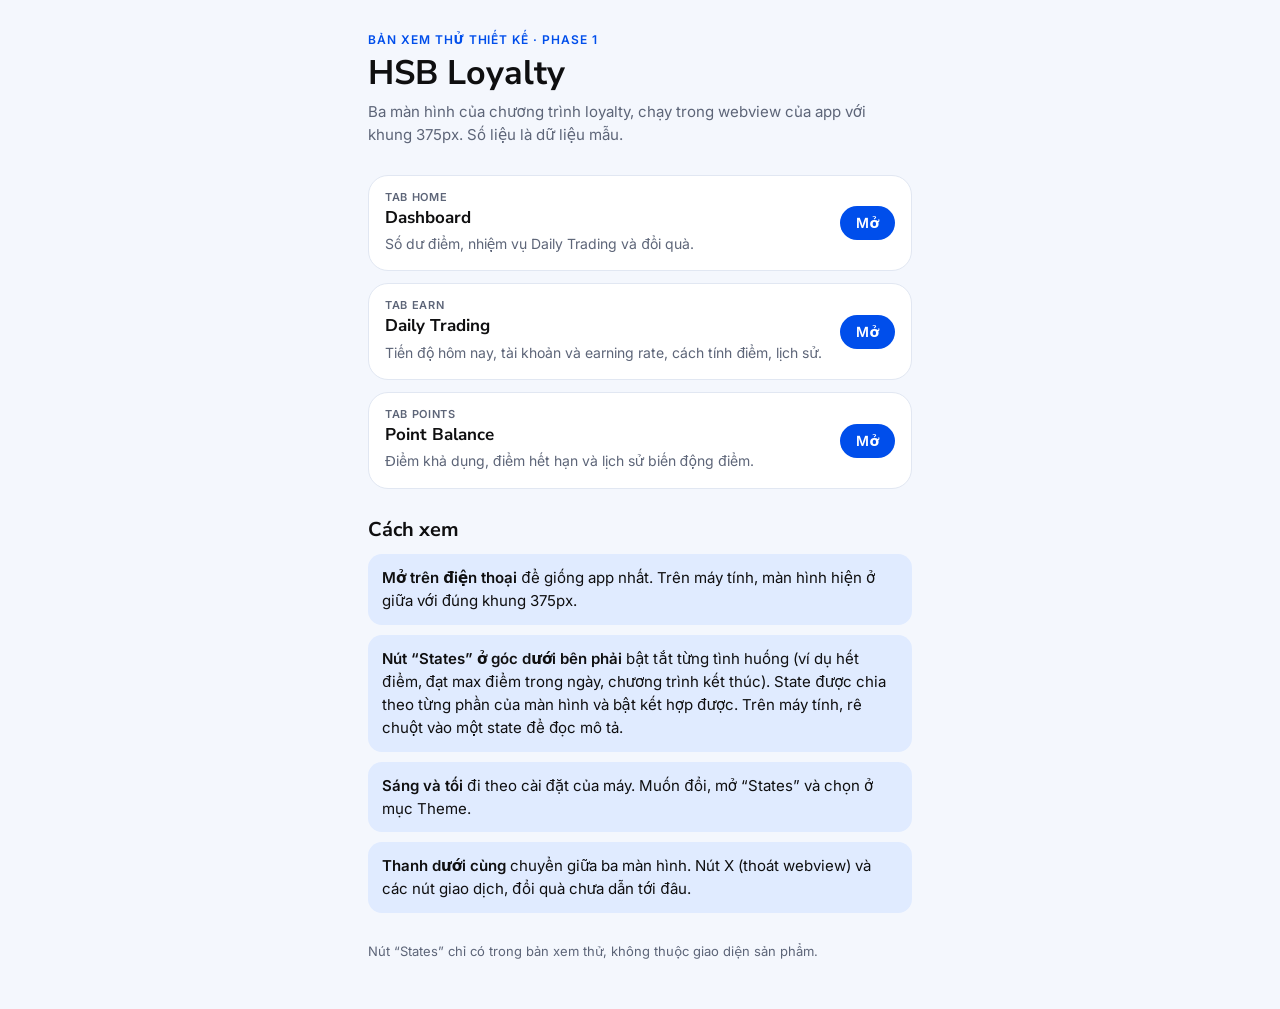
==== index.html @ 2a8dd725 "HSB Loyalty UI demo: Dashboard, Daily Trading, Point Balance Co-Authored-By: Claude Opus 5.5 <norepl" ====
<!doctype html>
<html lang="vi">
<head>
<meta charset="utf-8">
<meta name="viewport" content="width=device-width, initial-scale=1, viewport-fit=cover">
<title>HSB Loyalty Review</title>
<style>
/* Layout: one narrow column, a phone-sized reading width, three screen cards then the review notes. */
@font-face { font-family: "Inter"; font-weight: 400; src: url("assets/fonts/inter-latin-400.woff2") format("woff2"); font-display: swap; }
@font-face { font-family: "Inter"; font-weight: 600; src: url("assets/fonts/inter-latin-600.woff2") format("woff2"); font-display: swap; }
@font-face { font-family: "Nunito Sans"; font-weight: 700; src: url("assets/fonts/nunito-sans-latin-700.woff2") format("woff2"); font-display: swap; }
:root {
  --bg: #f4f7fd; --surface: #ffffff; --line: #e1e7f2; --fg: #0f0f10; --muted: #5d6578; --accent: #004eeb; --accent-soft: #e0ebff; --on-accent: #ffffff;
  --display: "Nunito Sans", "Segoe UI", system-ui, sans-serif; --body: "Inter", system-ui, -apple-system, sans-serif;
}
@media (prefers-color-scheme: dark) { :root:not([data-theme="light"]) {
  --bg: #0b0f16; --surface: #161b23; --line: #272e3a; --fg: #ffffff; --muted: #9aa3b5; --accent: #5b8dff; --accent-soft: #1b2b4d; --on-accent: #ffffff; color-scheme: dark; } }
:root[data-theme="dark"] {
  --bg: #0b0f16; --surface: #161b23; --line: #272e3a; --fg: #ffffff; --muted: #9aa3b5; --accent: #5b8dff; --accent-soft: #1b2b4d; --on-accent: #ffffff; color-scheme: dark; }
html { -webkit-text-size-adjust: 100%; }
body { margin: 0; background: var(--bg); color: var(--fg); font: 400 15px/1.55 var(--body); }
.wrap { max-width: 34rem; margin: 0 auto; padding-inline: 16px; padding-block: 32px 48px; display: flex; flex-direction: column; gap: 28px; }
.eyebrow { font: 600 12px/1.4 var(--body); letter-spacing: .08em; text-transform: uppercase; color: var(--accent); }
h1 { margin: 6px 0 8px; font: 700 34px/1.1 var(--display); text-wrap: balance; }
h2 { margin: 0; font: 700 20px/1.25 var(--display); }
p { margin: 0; }
.lead { color: var(--muted); }
.screens { display: flex; flex-direction: column; gap: 12px; }
.screen { display: grid; grid-template-columns: 1fr auto; align-items: center; gap: 4px 16px; padding: 16px; border-radius: 20px; background: var(--surface); border: 1px solid var(--line); color: inherit; text-decoration: none; }
.screen:hover { border-color: var(--accent); }
.screen:focus-visible { outline: 2px solid var(--accent); outline-offset: 2px; }
.screen b { font: 700 17px/1.3 var(--display); }
.screen .tab { justify-self: start; font: 600 11px/1 var(--body); letter-spacing: .06em; text-transform: uppercase; color: var(--muted); }
.screen .what { grid-column: 1; color: var(--muted); font-size: 14px; min-width: 0; }
.screen .go { grid-column: 2; grid-row: 1 / span 3; padding: 10px 16px; border-radius: 999px; background: var(--accent); color: var(--on-accent); font: 600 14px/1 var(--body); white-space: nowrap; }
.notes { display: flex; flex-direction: column; gap: 12px; }
.notes ul { margin: 0; padding: 0; list-style: none; display: flex; flex-direction: column; gap: 10px; }
.notes li { padding: 12px 14px; border-radius: 14px; background: var(--accent-soft); }
.notes li strong { font-weight: 600; }
.foot { color: var(--muted); font-size: 13px; }
</style>

</head>
<body>
<main class="wrap">
  <header>
    <p class="eyebrow">Bản xem thử thiết kế · Phase 1</p>
    <h1>HSB Loyalty</h1>
    <p class="lead">Ba màn hình của chương trình loyalty, chạy trong webview của app với khung 375px. Số liệu là dữ liệu mẫu.</p>
  </header>

  <section class="screens" aria-label="Màn hình">
    <a class="screen" href="pages/dashboard.html">
      <span class="tab">Tab Home</span>
      <b>Dashboard</b>
      <span class="what">Số dư điểm, nhiệm vụ Daily Trading và đổi quà.</span>
      <span class="go">Mở</span>
    </a>
    <a class="screen" href="pages/trading-task.html">
      <span class="tab">Tab Earn</span>
      <b>Daily Trading</b>
      <span class="what">Tiến độ hôm nay, tài khoản và earning rate, cách tính điểm, lịch sử.</span>
      <span class="go">Mở</span>
    </a>
    <a class="screen" href="pages/point-balance.html">
      <span class="tab">Tab Points</span>
      <b>Point Balance</b>
      <span class="what">Điểm khả dụng, điểm hết hạn và lịch sử biến động điểm.</span>
      <span class="go">Mở</span>
    </a>
  </section>

  <section class="notes">
    <h2>Cách xem</h2>
    <ul>
      <li><strong>Mở trên điện thoại</strong> để giống app nhất. Trên máy tính, màn hình hiện ở giữa với đúng khung 375px.</li>
      <li><strong>Nút “States” ở góc dưới bên phải</strong> bật tắt từng tình huống (ví dụ hết điểm, đạt max điểm trong ngày, chương trình kết thúc). State được chia theo từng phần của màn hình và bật kết hợp được. Trên máy tính, rê chuột vào một state để đọc mô tả.</li>
      <li><strong>Sáng và tối</strong> đi theo cài đặt của máy. Muốn đổi, mở “States” và chọn ở mục Theme.</li>
      <li><strong>Thanh dưới cùng</strong> chuyển giữa ba màn hình. Nút X (thoát webview) và các nút giao dịch, đổi quà chưa dẫn tới đâu.</li>
    </ul>
  </section>

  <p class="foot">Nút “States” chỉ có trong bản xem thử, không thuộc giao diện sản phẩm.</p>
</main>
</body>
</html>
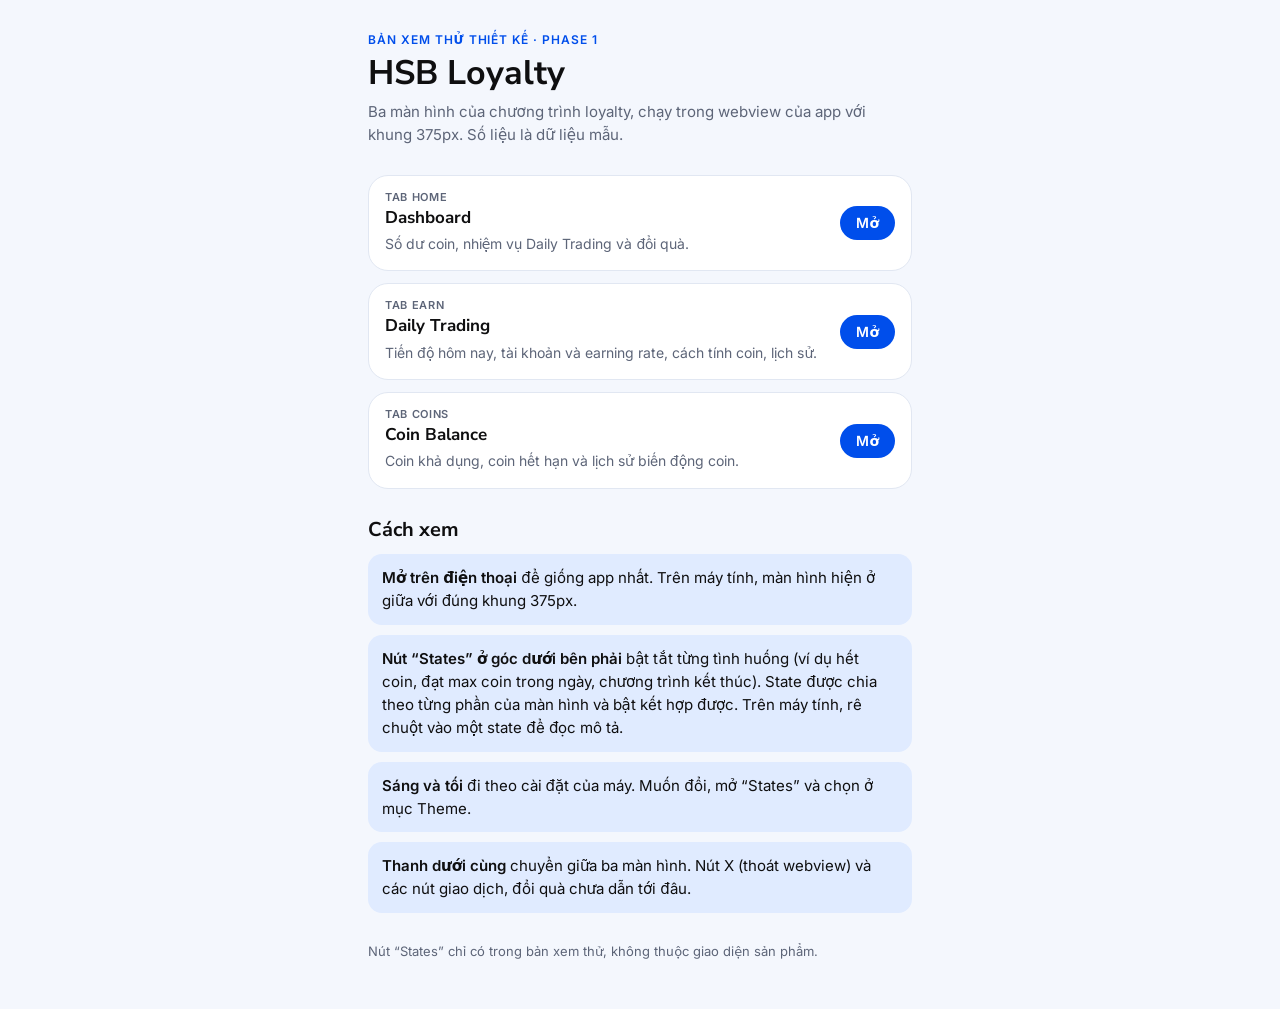
==== commit 6598acd2: "Rename points to coins across the UI Co-Authored-By: Claude Opus 5.5 <noreply@anthropic.com>" ====
--- a/index.html
+++ b/index.html
@@ -53,19 +53,19 @@
     <a class="screen" href="pages/dashboard.html">
       <span class="tab">Tab Home</span>
       <b>Dashboard</b>
-      <span class="what">Số dư điểm, nhiệm vụ Daily Trading và đổi quà.</span>
+      <span class="what">Số dư coin, nhiệm vụ Daily Trading và đổi quà.</span>
       <span class="go">Mở</span>
     </a>
     <a class="screen" href="pages/trading-task.html">
       <span class="tab">Tab Earn</span>
       <b>Daily Trading</b>
-      <span class="what">Tiến độ hôm nay, tài khoản và earning rate, cách tính điểm, lịch sử.</span>
+      <span class="what">Tiến độ hôm nay, tài khoản và earning rate, cách tính coin, lịch sử.</span>
       <span class="go">Mở</span>
     </a>
     <a class="screen" href="pages/point-balance.html">
-      <span class="tab">Tab Points</span>
-      <b>Point Balance</b>
-      <span class="what">Điểm khả dụng, điểm hết hạn và lịch sử biến động điểm.</span>
+      <span class="tab">Tab Coins</span>
+      <b>Coin Balance</b>
+      <span class="what">Coin khả dụng, coin hết hạn và lịch sử biến động coin.</span>
       <span class="go">Mở</span>
     </a>
   </section>
@@ -74,7 +74,7 @@
     <h2>Cách xem</h2>
     <ul>
       <li><strong>Mở trên điện thoại</strong> để giống app nhất. Trên máy tính, màn hình hiện ở giữa với đúng khung 375px.</li>
-      <li><strong>Nút “States” ở góc dưới bên phải</strong> bật tắt từng tình huống (ví dụ hết điểm, đạt max điểm trong ngày, chương trình kết thúc). State được chia theo từng phần của màn hình và bật kết hợp được. Trên máy tính, rê chuột vào một state để đọc mô tả.</li>
+      <li><strong>Nút “States” ở góc dưới bên phải</strong> bật tắt từng tình huống (ví dụ hết coin, đạt max coin trong ngày, chương trình kết thúc). State được chia theo từng phần của màn hình và bật kết hợp được. Trên máy tính, rê chuột vào một state để đọc mô tả.</li>
       <li><strong>Sáng và tối</strong> đi theo cài đặt của máy. Muốn đổi, mở “States” và chọn ở mục Theme.</li>
       <li><strong>Thanh dưới cùng</strong> chuyển giữa ba màn hình. Nút X (thoát webview) và các nút giao dịch, đổi quà chưa dẫn tới đâu.</li>
     </ul>
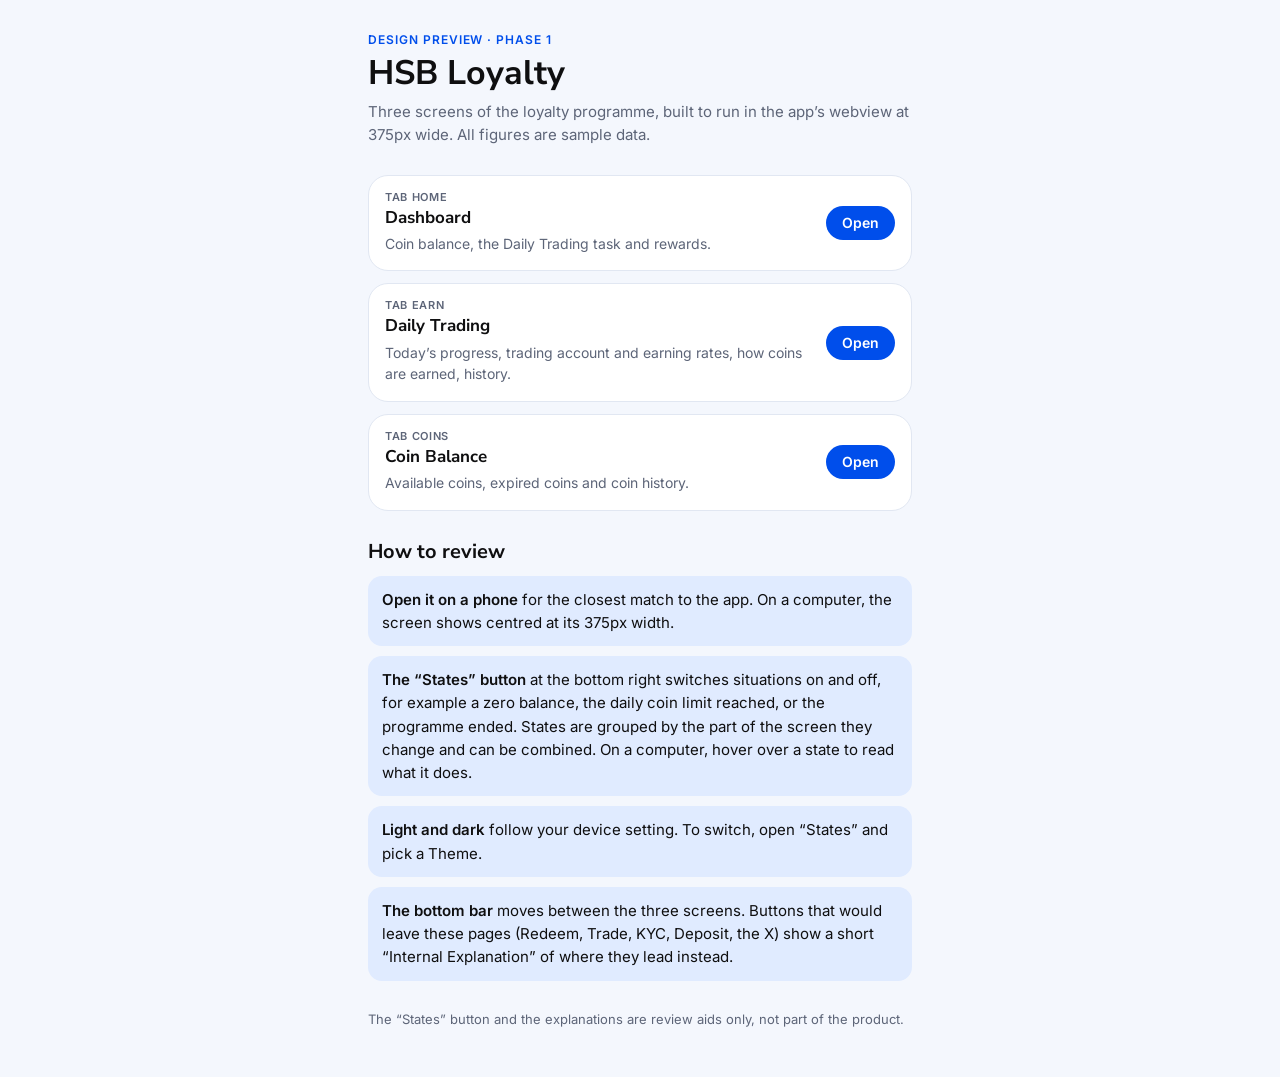
==== commit 2e3e8e56: "Translate the design preview hub to English Co-Authored-By: Claude Opus 5.5 <noreply@anthropic.com>" ====
--- a/index.html
+++ b/index.html
@@ -1,5 +1,5 @@
 <!doctype html>
-<html lang="vi">
+<html lang="en">
 <head>
 <meta charset="utf-8">
 <meta name="viewport" content="width=device-width, initial-scale=1, viewport-fit=cover">
@@ -44,43 +44,43 @@
 <body>
 <main class="wrap">
   <header>
-    <p class="eyebrow">Bản xem thử thiết kế · Phase 1</p>
+    <p class="eyebrow">Design preview · Phase 1</p>
     <h1>HSB Loyalty</h1>
-    <p class="lead">Ba màn hình của chương trình loyalty, chạy trong webview của app với khung 375px. Số liệu là dữ liệu mẫu.</p>
+    <p class="lead">Three screens of the loyalty programme, built to run in the app’s webview at 375px wide. All figures are sample data.</p>
   </header>
 
-  <section class="screens" aria-label="Màn hình">
+  <section class="screens" aria-label="Screens">
     <a class="screen" href="pages/dashboard.html">
       <span class="tab">Tab Home</span>
       <b>Dashboard</b>
-      <span class="what">Số dư coin, nhiệm vụ Daily Trading và đổi quà.</span>
-      <span class="go">Mở</span>
+      <span class="what">Coin balance, the Daily Trading task and rewards.</span>
+      <span class="go">Open</span>
     </a>
     <a class="screen" href="pages/trading-task.html">
       <span class="tab">Tab Earn</span>
       <b>Daily Trading</b>
-      <span class="what">Tiến độ hôm nay, tài khoản và earning rate, cách tính coin, lịch sử.</span>
-      <span class="go">Mở</span>
+      <span class="what">Today’s progress, trading account and earning rates, how coins are earned, history.</span>
+      <span class="go">Open</span>
     </a>
     <a class="screen" href="pages/point-balance.html">
       <span class="tab">Tab Coins</span>
       <b>Coin Balance</b>
-      <span class="what">Coin khả dụng, coin hết hạn và lịch sử biến động coin.</span>
-      <span class="go">Mở</span>
+      <span class="what">Available coins, expired coins and coin history.</span>
+      <span class="go">Open</span>
     </a>
   </section>
 
   <section class="notes">
-    <h2>Cách xem</h2>
+    <h2>How to review</h2>
     <ul>
-      <li><strong>Mở trên điện thoại</strong> để giống app nhất. Trên máy tính, màn hình hiện ở giữa với đúng khung 375px.</li>
-      <li><strong>Nút “States” ở góc dưới bên phải</strong> bật tắt từng tình huống (ví dụ hết coin, đạt max coin trong ngày, chương trình kết thúc). State được chia theo từng phần của màn hình và bật kết hợp được. Trên máy tính, rê chuột vào một state để đọc mô tả.</li>
-      <li><strong>Sáng và tối</strong> đi theo cài đặt của máy. Muốn đổi, mở “States” và chọn ở mục Theme.</li>
-      <li><strong>Thanh dưới cùng</strong> chuyển giữa ba màn hình. Nút X (thoát webview) và các nút giao dịch, đổi quà chưa dẫn tới đâu.</li>
+      <li><strong>Open it on a phone</strong> for the closest match to the app. On a computer, the screen shows centred at its 375px width.</li>
+      <li><strong>The “States” button</strong> at the bottom right switches situations on and off, for example a zero balance, the daily coin limit reached, or the programme ended. States are grouped by the part of the screen they change and can be combined. On a computer, hover over a state to read what it does.</li>
+      <li><strong>Light and dark</strong> follow your device setting. To switch, open “States” and pick a Theme.</li>
+      <li><strong>The bottom bar</strong> moves between the three screens. Buttons that would leave these pages (Redeem, Trade, KYC, Deposit, the X) show a short “Internal Explanation” of where they lead instead.</li>
     </ul>
   </section>
 
-  <p class="foot">Nút “States” chỉ có trong bản xem thử, không thuộc giao diện sản phẩm.</p>
+  <p class="foot">The “States” button and the explanations are review aids only, not part of the product.</p>
 </main>
 </body>
 </html>
